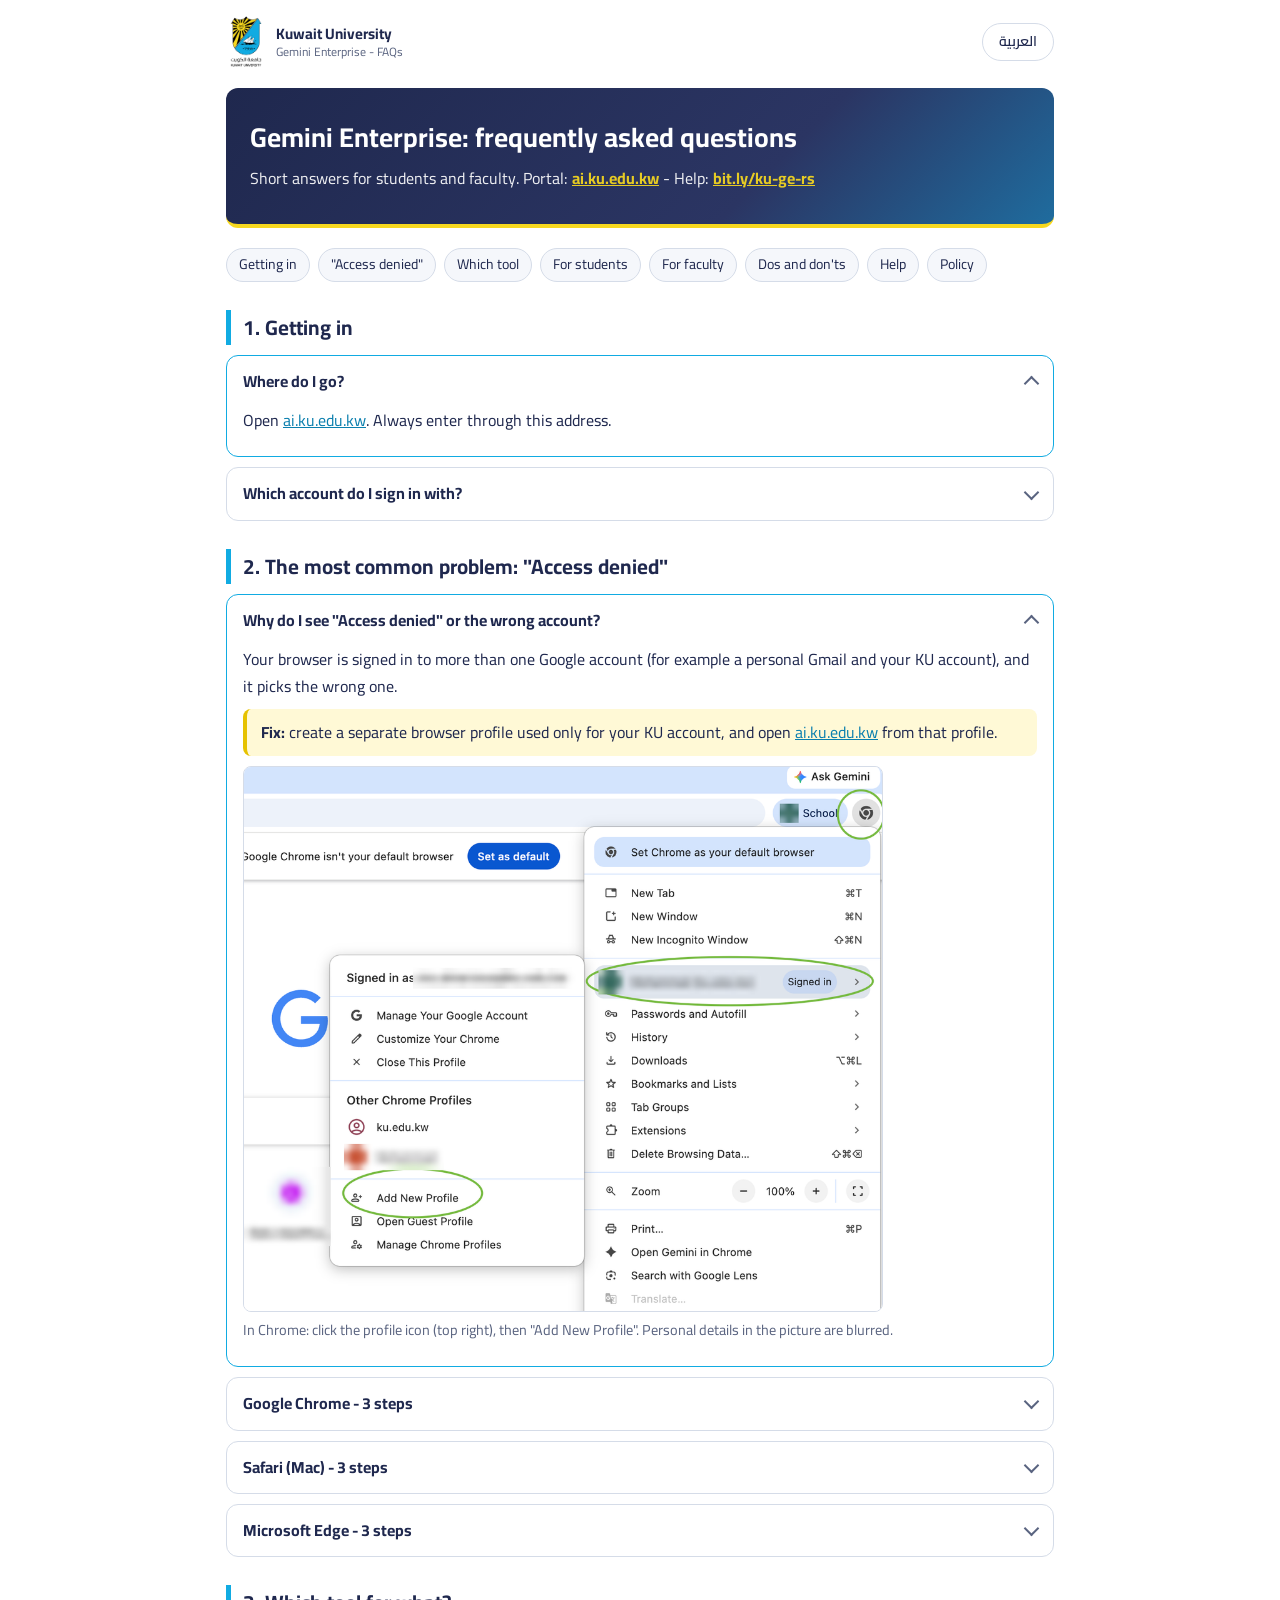
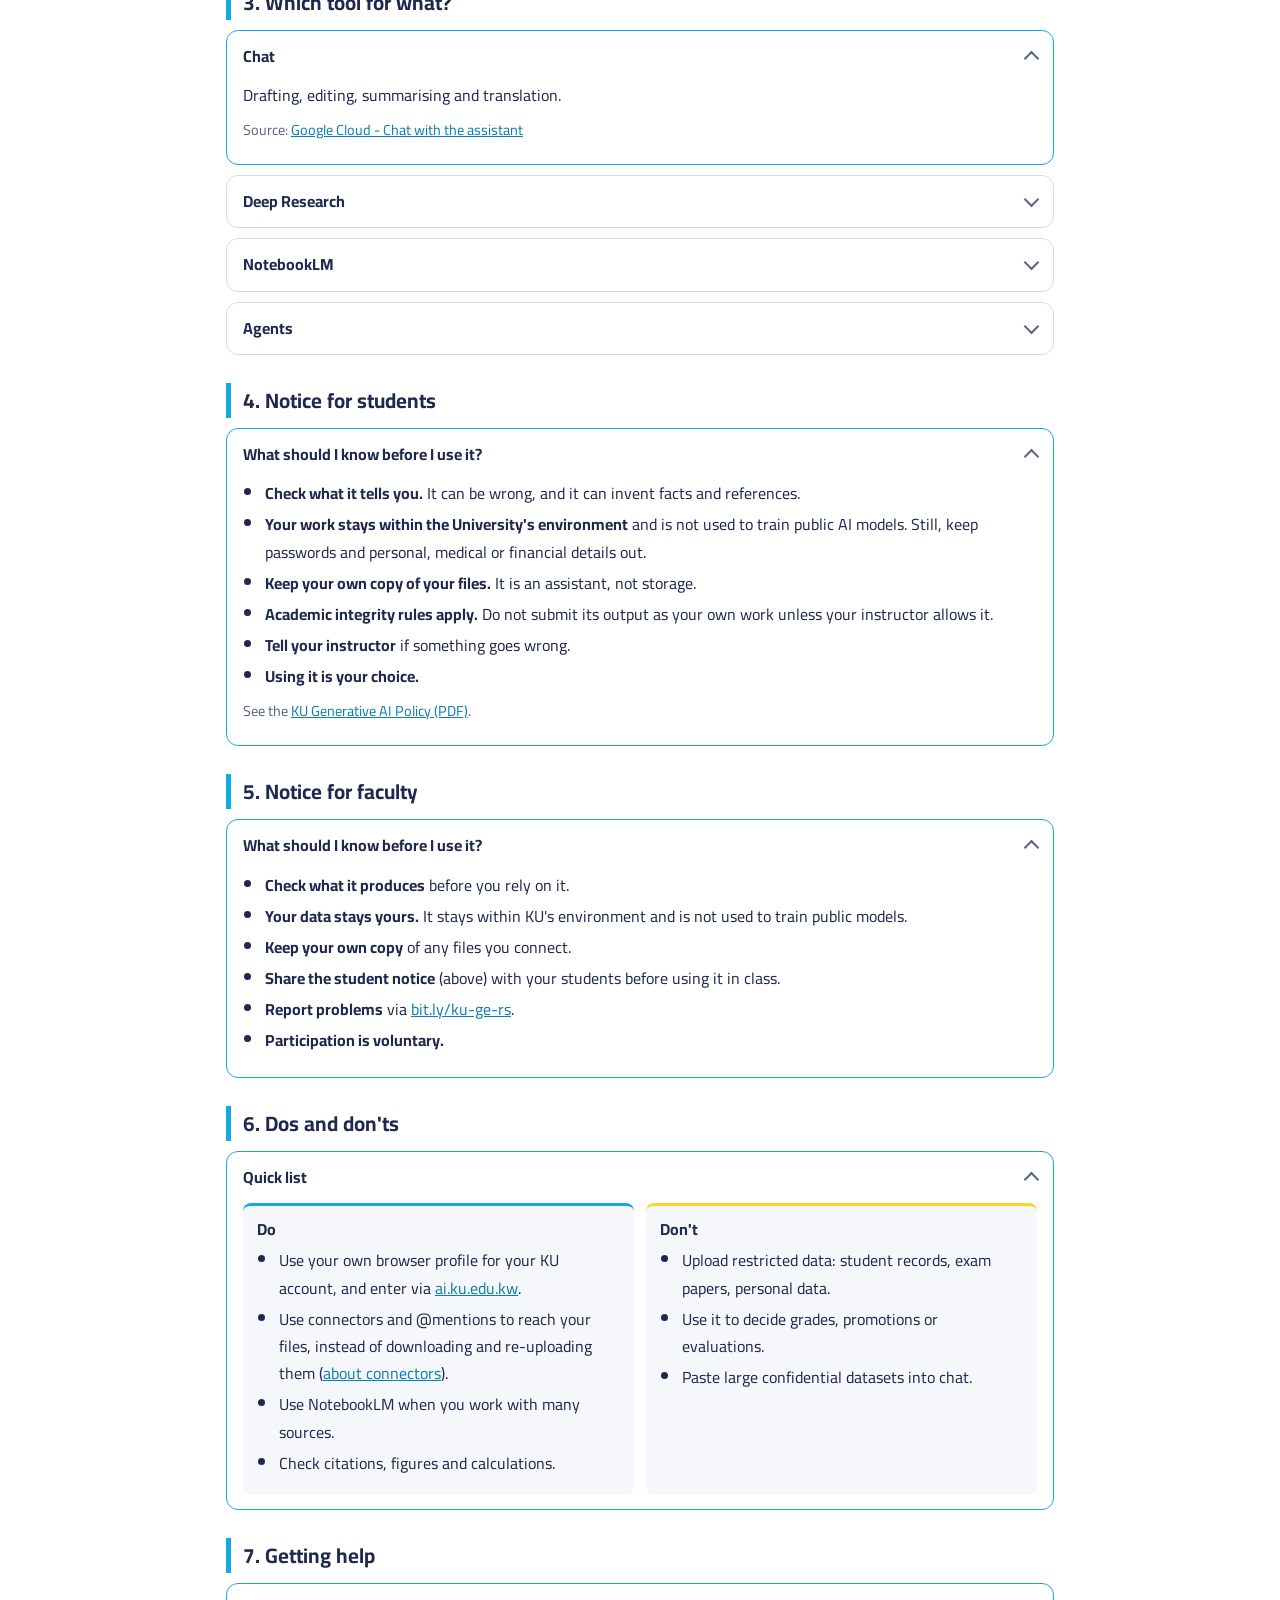
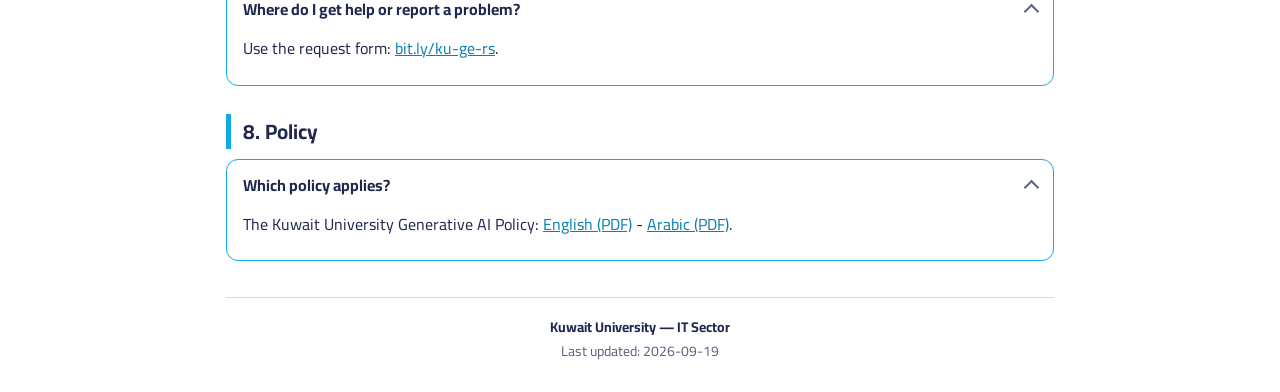
==== en/index.html @ 0746b688 "feat(site): bilingual Gemini Enterprise FAQ site (EN/AR) Static HTML/CSS, KU theme, light/dark, RTL " ====
<!DOCTYPE html>
<html lang="en" dir="ltr">
<head>
  <meta charset="utf-8">
  <meta name="viewport" content="width=device-width, initial-scale=1">
  <title>Gemini Enterprise FAQs - Kuwait University</title>
  <meta name="description" content="Short answers for Kuwait University students and faculty using Gemini Enterprise: signing in, browser profiles, which tool to use, notices, dos and don'ts, and help.">
  <meta name="color-scheme" content="light dark">
  <link rel="icon" href="../assets/ku-logo.png">
  <link rel="alternate" hreflang="ar" href="../index.html">
  <link rel="stylesheet" href="../assets/style.css">
</head>
<body>
<div class="wrap">

  <header class="topbar">
    <div class="brand">
      <img class="logo-light" src="../assets/ku-logo.png" alt="Kuwait University logo">
      <img class="logo-dark" src="../assets/ku-logo-white.png" alt="Kuwait University logo">
      <div class="brand-text">Kuwait University<small>Gemini Enterprise - FAQs</small></div>
    </div>
    <a class="lang-toggle" href="../index.html" hreflang="ar" lang="ar">العربية</a>
  </header>

  <div class="hero">
    <h1>Gemini Enterprise: frequently asked questions</h1>
    <p>Short answers for students and faculty. Portal: <a href="https://ai.ku.edu.kw">ai.ku.edu.kw</a> - Help: <a href="https://bit.ly/ku-ge-rs">bit.ly/ku-ge-rs</a></p>
  </div>

  <nav aria-label="Sections">
    <ul class="toc">
      <li><a href="#getting-in">Getting in</a></li>
      <li><a href="#access-denied">"Access denied"</a></li>
      <li><a href="#tools">Which tool</a></li>
      <li><a href="#students">For students</a></li>
      <li><a href="#faculty">For faculty</a></li>
      <li><a href="#dos">Dos and don'ts</a></li>
      <li><a href="#help">Help</a></li>
      <li><a href="#policy">Policy</a></li>
    </ul>
  </nav>

  <main>

  <section id="getting-in">
    <h2>1. Getting in</h2>
    <details open>
      <summary>Where do I go?</summary>
      <div class="answer">
        <p>Open <a href="https://ai.ku.edu.kw">ai.ku.edu.kw</a>. Always enter through this address.</p>
      </div>
    </details>
    <details>
      <summary>Which account do I sign in with?</summary>
      <div class="answer">
        <p>Your KU account - the same one you use for University email. Not a personal Gmail account.</p>
      </div>
    </details>
  </section>

  <section id="access-denied">
    <h2>2. The most common problem: "Access denied"</h2>
    <details open>
      <summary>Why do I see "Access denied" or the wrong account?</summary>
      <div class="answer">
        <p>Your browser is signed in to more than one Google account (for example a personal Gmail and your KU account), and it picks the wrong one.</p>
        <p class="note"><strong>Fix:</strong> create a separate browser profile used only for your KU account, and open <a href="https://ai.ku.edu.kw">ai.ku.edu.kw</a> from that profile.</p>
        <figure>
          <img src="../assets/chrome-profile.png" width="1020" height="871" loading="lazy"
               alt="Chrome menu opened from the profile icon at the top right, showing the signed-in profile and, under Other Chrome Profiles, the Add New Profile option circled.">
          <figcaption>In Chrome: click the profile icon (top right), then "Add New Profile". Personal details in the picture are blurred.</figcaption>
        </figure>
      </div>
    </details>
    <details>
      <summary>Google Chrome - 3 steps</summary>
      <div class="answer">
        <ol>
          <li>Click your profile icon at the top right of Chrome.</li>
          <li>Choose "Add New Profile" (or "Add Chrome profile"), then sign in with your KU account.</li>
          <li>In that new window, open ai.ku.edu.kw.</li>
        </ol>
        <p class="src">Official guide: <a href="https://support.google.com/chrome/answer/2364824?hl=en&amp;co=GENIE.Platform%3DDesktop">Google Chrome Help - Manage Chrome with multiple profiles</a></p>
      </div>
    </details>
    <details>
      <summary>Safari (Mac) - 3 steps</summary>
      <div class="answer">
        <ol>
          <li>Choose Safari &gt; Settings, then click Profiles.</li>
          <li>Create a new profile (for example "KU").</li>
          <li>Open a window in that profile, sign in with your KU account, and open ai.ku.edu.kw.</li>
        </ol>
        <p class="src">Official guide: <a href="https://support.apple.com/en-gb/guide/safari/ibrwf3a9e7d6/mac">Apple Support - Create distinct browsing profiles in Safari on Mac</a></p>
      </div>
    </details>
    <details>
      <summary>Microsoft Edge - 3 steps</summary>
      <div class="answer">
        <ol>
          <li>Select your profile picture at the top of Edge.</li>
          <li>Choose "Add profile" / "Set up new profile", and name it "KU".</li>
          <li>In that profile window, open ai.ku.edu.kw and sign in with your KU account.</li>
        </ol>
        <p class="src">Official guide: <a href="https://support.microsoft.com/en-us/edge/sign-in-and-create-multiple-profiles-in-microsoft-edge">Microsoft Support - Sign in and create multiple profiles in Microsoft Edge</a></p>
      </div>
    </details>
  </section>

  <section id="tools">
    <h2>3. Which tool for what?</h2>
    <details open>
      <summary>Chat</summary>
      <div class="answer">
        <p>Drafting, editing, summarising and translation.</p>
        <p class="src">Source: <a href="https://docs.cloud.google.com/gemini/enterprise/docs/assistant-chat">Google Cloud - Chat with the assistant</a></p>
      </div>
    </details>
    <details>
      <summary>Deep Research</summary>
      <div class="answer">
        <p>Multi-step research on the web that produces a report with citations. Open and check the cited sources.</p>
        <p class="src">Source: <a href="https://docs.cloud.google.com/gemini/enterprise/docs/research-assistant">Google Cloud - Get reports with Deep Research</a></p>
      </div>
    </details>
    <details>
      <summary>NotebookLM</summary>
      <div class="answer">
        <p>Answers grounded in, and cited to, the sources you add (papers, notes, slides). Good when you have many sources. Still verify what it says.</p>
        <p class="src">Source: <a href="https://docs.cloud.google.com/gemini/enterprise/notebooklm-enterprise/docs/overview">Google Cloud - Gemini Notebook Enterprise (NotebookLM) overview</a></p>
      </div>
    </details>
    <details>
      <summary>Agents</summary>
      <div class="answer">
        <p>Pre-configured assistants for a specific task. Pick one from the agent list in the portal.</p>
        <p class="src">Source: <a href="https://docs.cloud.google.com/gemini/enterprise/docs/agents-overview">Google Cloud - Agents overview</a></p>
      </div>
    </details>
  </section>

  <section id="students">
    <h2>4. Notice for students</h2>
    <details open>
      <summary>What should I know before I use it?</summary>
      <div class="answer">
        <ul>
          <li><strong>Check what it tells you.</strong> It can be wrong, and it can invent facts and references.</li>
          <li><strong>Your work stays within the University's environment</strong> and is not used to train public AI models. Still, keep passwords and personal, medical or financial details out.</li>
          <li><strong>Keep your own copy of your files.</strong> It is an assistant, not storage.</li>
          <li><strong>Academic integrity rules apply.</strong> Do not submit its output as your own work unless your instructor allows it.</li>
          <li><strong>Tell your instructor</strong> if something goes wrong.</li>
          <li><strong>Using it is your choice.</strong></li>
        </ul>
        <p class="src">See the <a href="https://www.ku.edu.kw/sites/default/files/2024-12/AI%20Policy%202024%20November%20-%20English.pdf">KU Generative AI Policy (PDF)</a>.</p>
      </div>
    </details>
  </section>

  <section id="faculty">
    <h2>5. Notice for faculty</h2>
    <details open>
      <summary>What should I know before I use it?</summary>
      <div class="answer">
        <ul>
          <li><strong>Check what it produces</strong> before you rely on it.</li>
          <li><strong>Your data stays yours.</strong> It stays within KU's environment and is not used to train public models.</li>
          <li><strong>Keep your own copy</strong> of any files you connect.</li>
          <li><strong>Share the student notice</strong> (above) with your students before using it in class.</li>
          <li><strong>Report problems</strong> via <a href="https://bit.ly/ku-ge-rs">bit.ly/ku-ge-rs</a>.</li>
          <li><strong>Participation is voluntary.</strong></li>
        </ul>
      </div>
    </details>
  </section>

  <section id="dos">
    <h2>6. Dos and don'ts</h2>
    <details open>
      <summary>Quick list</summary>
      <div class="answer">
        <div class="two-col">
          <div>
            <h3>Do</h3>
            <ul>
              <li>Use your own browser profile for your KU account, and enter via <a href="https://ai.ku.edu.kw">ai.ku.edu.kw</a>.</li>
              <li>Use connectors and @mentions to reach your files, instead of downloading and re-uploading them (<a href="https://docs.cloud.google.com/gemini/enterprise/docs/connectors/introduction-to-connectors-and-data-stores">about connectors</a>).</li>
              <li>Use NotebookLM when you work with many sources.</li>
              <li>Check citations, figures and calculations.</li>
            </ul>
          </div>
          <div class="dont">
            <h3>Don't</h3>
            <ul>
              <li>Upload restricted data: student records, exam papers, personal data.</li>
              <li>Use it to decide grades, promotions or evaluations.</li>
              <li>Paste large confidential datasets into chat.</li>
            </ul>
          </div>
        </div>
      </div>
    </details>
  </section>

  <section id="help">
    <h2>7. Getting help</h2>
    <details open>
      <summary>Where do I get help or report a problem?</summary>
      <div class="answer">
        <p>Use the request form: <a href="https://bit.ly/ku-ge-rs">bit.ly/ku-ge-rs</a>.</p>
      </div>
    </details>
  </section>

  <section id="policy">
    <h2>8. Policy</h2>
    <details open>
      <summary>Which policy applies?</summary>
      <div class="answer">
        <p>The Kuwait University Generative AI Policy:
          <a href="https://www.ku.edu.kw/sites/default/files/2024-12/AI%20Policy%202024%20November%20-%20English.pdf">English (PDF)</a> -
          <a href="https://www.ku.edu.kw/sites/default/files/2024-12/AI%20Policy%202024%20November%20-%20Arabic.pdf" hreflang="ar">Arabic (PDF)</a>.</p>
      </div>
    </details>
  </section>

  </main>

  <footer>
    <strong>Kuwait University — IT Sector</strong><br>
    Last updated: <time datetime="2026-09-19">2026-09-19</time>
  </footer>

</div>
</body>
</html>
---- assets/style.css ----
/* Gemini Enterprise FAQs at Kuwait University
   KU palette: Sky #11ABE2 - Navy #1F284E - Gold #F7D81F
   One stylesheet for both RTL (ar) and LTR (en) via CSS logical properties. */

@import url("https://fonts.googleapis.com/css2?family=Cairo:wght@400;600;700&display=swap");

:root {
  --ku-sky: #11abe2;
  --ku-navy: #1f284e;
  --ku-gold: #f7d81f;
  --bg: #ffffff;
  --bg-alt: #f5f7fb;
  --card: #ffffff;
  --text: #1f284e;
  --muted: #5a6480;
  --border: #d5dce8;
  --link: #0b7fae;
  --note-bg: #fff9d6;
  --note-border: #e6c200;
  --radius: 12px;
  color-scheme: light;
}

@media (prefers-color-scheme: dark) {
  :root {
    --bg: #11162b;
    --bg-alt: #171d36;
    --card: #1b2240;
    --text: #e8ecf5;
    --muted: #a8b1c9;
    --border: #2e3860;
    --link: #5cc8ef;
    --note-bg: #2a2a1a;
    --note-border: #8a7a1a;
    color-scheme: dark;
  }
}

* { box-sizing: border-box; }
html, body { margin: 0; padding: 0; }

body {
  background: var(--bg);
  color: var(--text);
  font-family: "Cairo", -apple-system, BlinkMacSystemFont, "Segoe UI", system-ui, sans-serif;
  font-size: 16px;
  line-height: 1.7;
  -webkit-font-smoothing: antialiased;
}

a { color: var(--link); overflow-wrap: anywhere; }

.wrap { max-width: 860px; margin: 0 auto; padding-inline: 16px; }

/* Top bar */
.topbar {
  display: flex; align-items: center; justify-content: space-between;
  gap: 12px; padding-block: 14px;
}
.brand { display: flex; align-items: center; gap: 10px; min-width: 0; }
.brand img { width: 40px; height: 56px; object-fit: contain; flex: none; }
.brand .logo-dark { display: none; }
@media (prefers-color-scheme: dark) {
  .brand .logo-light { display: none; }
  .brand .logo-dark { display: block; }
}
.brand-text { font-weight: 700; font-size: 15px; line-height: 1.3; }
.brand-text small { display: block; color: var(--muted); font-weight: 400; font-size: 12px; }

.lang-toggle {
  flex: none;
  border: 1px solid var(--border); border-radius: 999px;
  padding: 6px 16px; font-weight: 600; font-size: 14px;
  color: var(--text); text-decoration: none; background: var(--card);
}
.lang-toggle:hover { background: var(--ku-navy); color: #fff; }

/* Hero */
.hero {
  background: linear-gradient(135deg, var(--ku-navy) 0%, #2b3563 65%, var(--ku-sky) 140%);
  color: #fff; border-radius: var(--radius);
  padding: 32px 24px; margin-top: 4px;
  border-block-end: 4px solid var(--ku-gold);
}
.hero h1 { margin: 0 0 8px; font-size: 1.7rem; line-height: 1.35; }
.hero p { margin: 0; opacity: 0.92; }
.hero a { color: var(--ku-gold); font-weight: 700; }

/* Section nav */
.toc {
  display: flex; flex-wrap: wrap; gap: 8px;
  margin: 20px 0 4px; padding: 0; list-style: none;
}
.toc a {
  display: inline-block; padding: 4px 12px; border-radius: 999px;
  border: 1px solid var(--border); background: var(--bg-alt);
  color: var(--text); text-decoration: none; font-size: 14px;
}
.toc a:hover { border-color: var(--ku-sky); }

/* Sections */
section { margin-top: 28px; scroll-margin-top: 12px; }
section > h2 {
  font-size: 1.3rem; margin: 0 0 10px;
  padding-inline-start: 12px;
  border-inline-start: 5px solid var(--ku-sky);
}

details {
  background: var(--card);
  border: 1px solid var(--border); border-radius: var(--radius);
  margin-bottom: 10px;
}
details[open] { border-color: var(--ku-sky); }
summary {
  cursor: pointer; list-style: none;
  padding: 12px 16px; font-weight: 700;
  display: flex; justify-content: space-between; align-items: center; gap: 12px;
}
summary::-webkit-details-marker { display: none; }
summary::after {
  content: ""; flex: none;
  width: 9px; height: 9px;
  border-right: 2px solid var(--muted);
  border-bottom: 2px solid var(--muted);
  margin-top: -4px;
  transform: rotate(45deg); transition: transform 0.15s;
}
details[open] > summary::after { transform: rotate(-135deg); margin-top: 4px; }
summary:focus-visible { outline: 2px solid var(--ku-sky); outline-offset: 2px; border-radius: var(--radius); }

.answer { padding: 0 16px 14px; }
.answer p { margin: 0 0 8px; }
.answer ul, .answer ol { margin: 0 0 8px; padding-inline-start: 22px; }
.answer li { margin-bottom: 4px; }
.answer h3 { font-size: 1rem; margin: 14px 0 4px; }
.src { font-size: 0.9rem; color: var(--muted); }

figure { margin: 10px 0; }
figure img {
  display: block; width: 100%; max-width: 640px; height: auto;
  border: 1px solid var(--border); border-radius: 8px;
}
figcaption { font-size: 0.9rem; color: var(--muted); margin-top: 6px; }

.two-col { display: grid; grid-template-columns: 1fr 1fr; gap: 12px; }
.two-col > div {
  background: var(--bg-alt); border-radius: 8px; padding: 10px 14px;
  border-block-start: 3px solid var(--ku-sky);
}
.two-col > div.dont { border-block-start-color: var(--ku-gold); }
.two-col h3 { margin-top: 0; }
@media (max-width: 600px) {
  .two-col { grid-template-columns: 1fr; }
  .hero h1 { font-size: 1.4rem; }
  .hero { padding: 24px 18px; }
}

.note {
  background: var(--note-bg); border-inline-start: 4px solid var(--note-border);
  border-radius: 8px; padding: 10px 14px; margin: 8px 0;
}

footer {
  margin-top: 36px; padding: 18px 0 28px;
  border-top: 1px solid var(--border);
  color: var(--muted); font-size: 14px; text-align: center;
}
footer strong { color: var(--text); }
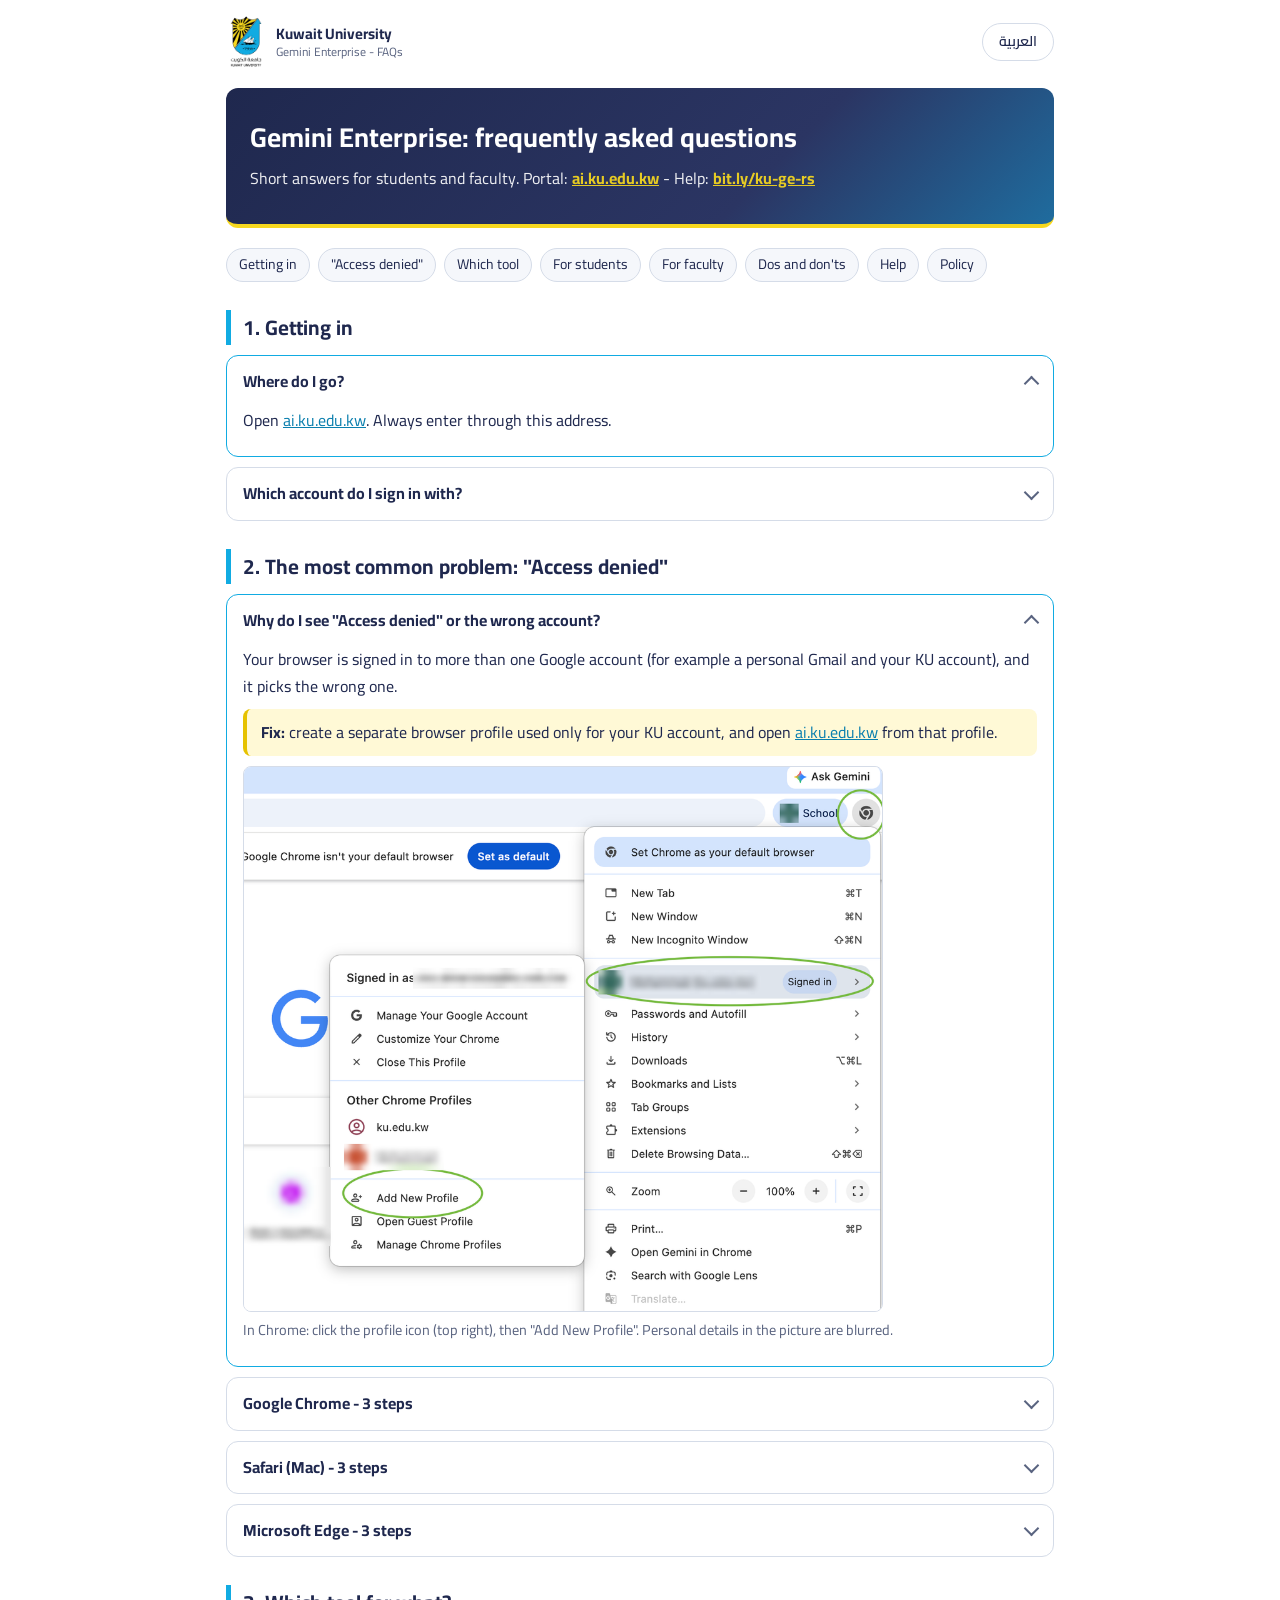
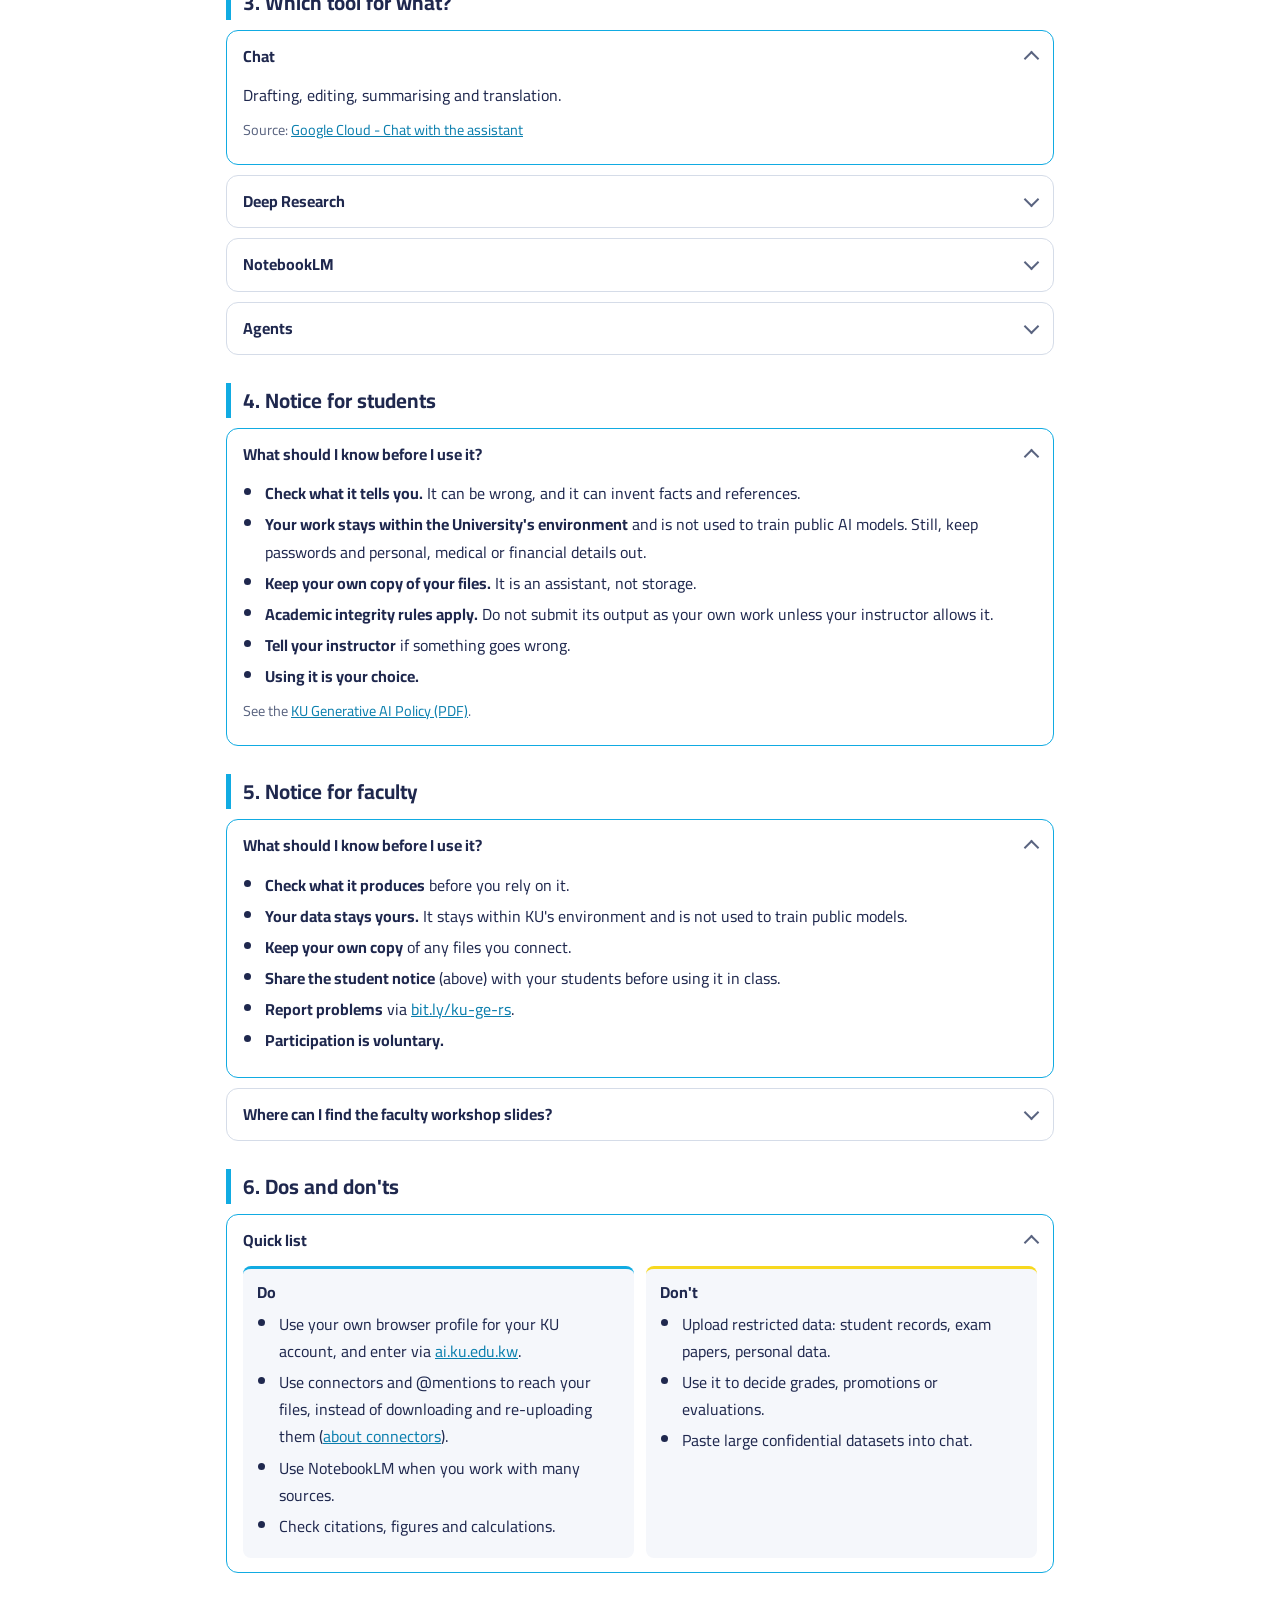
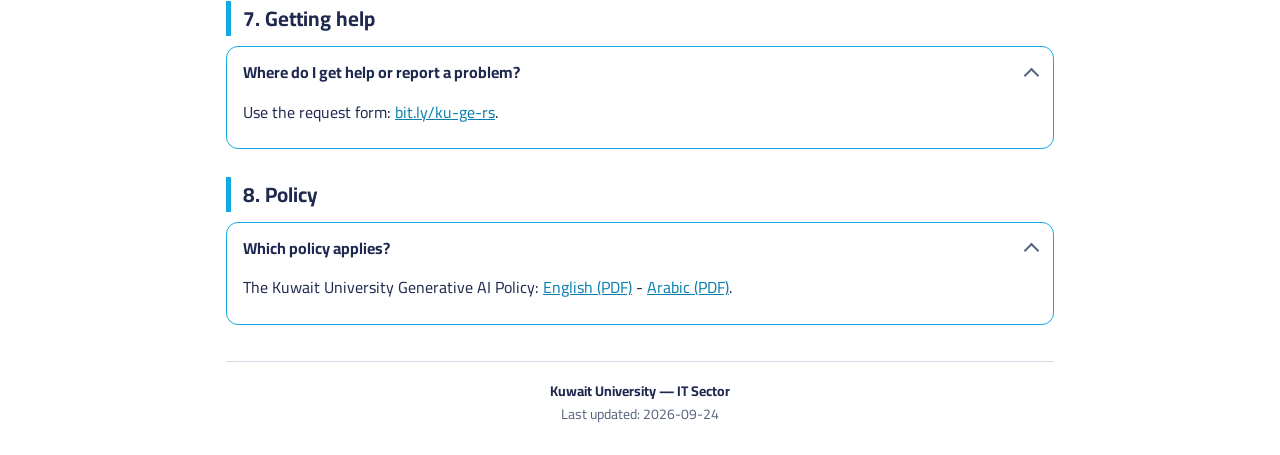
==== commit ad4fe57c: "feat(faq): add faculty workshop slides (EN/AR PDFs) Adds a link to the 23 Sep 2026 faculty introduct" ====
--- a/en/index.html
+++ b/en/index.html
@@ -169,6 +169,16 @@
           <li><strong>Share the student notice</strong> (above) with your students before using it in class.</li>
           <li><strong>Report problems</strong> via <a href="https://bit.ly/ku-ge-rs">bit.ly/ku-ge-rs</a>.</li>
           <li><strong>Participation is voluntary.</strong></li>
+        </ul>
+      </div>
+    </details>
+    <details>
+      <summary>Where can I find the faculty workshop slides?</summary>
+      <div class="answer">
+        <p>Slides from the faculty introduction workshop held on 23 September 2026:</p>
+        <ul>
+          <li><a href="../assets/slides/gemini-faculty-workshop-2026-09-23-en.pdf">Slides in English (PDF)</a></li>
+          <li><a href="../assets/slides/gemini-faculty-workshop-2026-09-23-ar.pdf" hreflang="ar">Slides in Arabic (PDF)</a></li>
         </ul>
       </div>
     </details>
@@ -228,7 +238,7 @@
 
   <footer>
     <strong>Kuwait University — IT Sector</strong><br>
-    Last updated: <time datetime="2026-09-19">2026-09-19</time>
+    Last updated: <time datetime="2026-09-24">2026-09-24</time>
   </footer>
 
 </div>
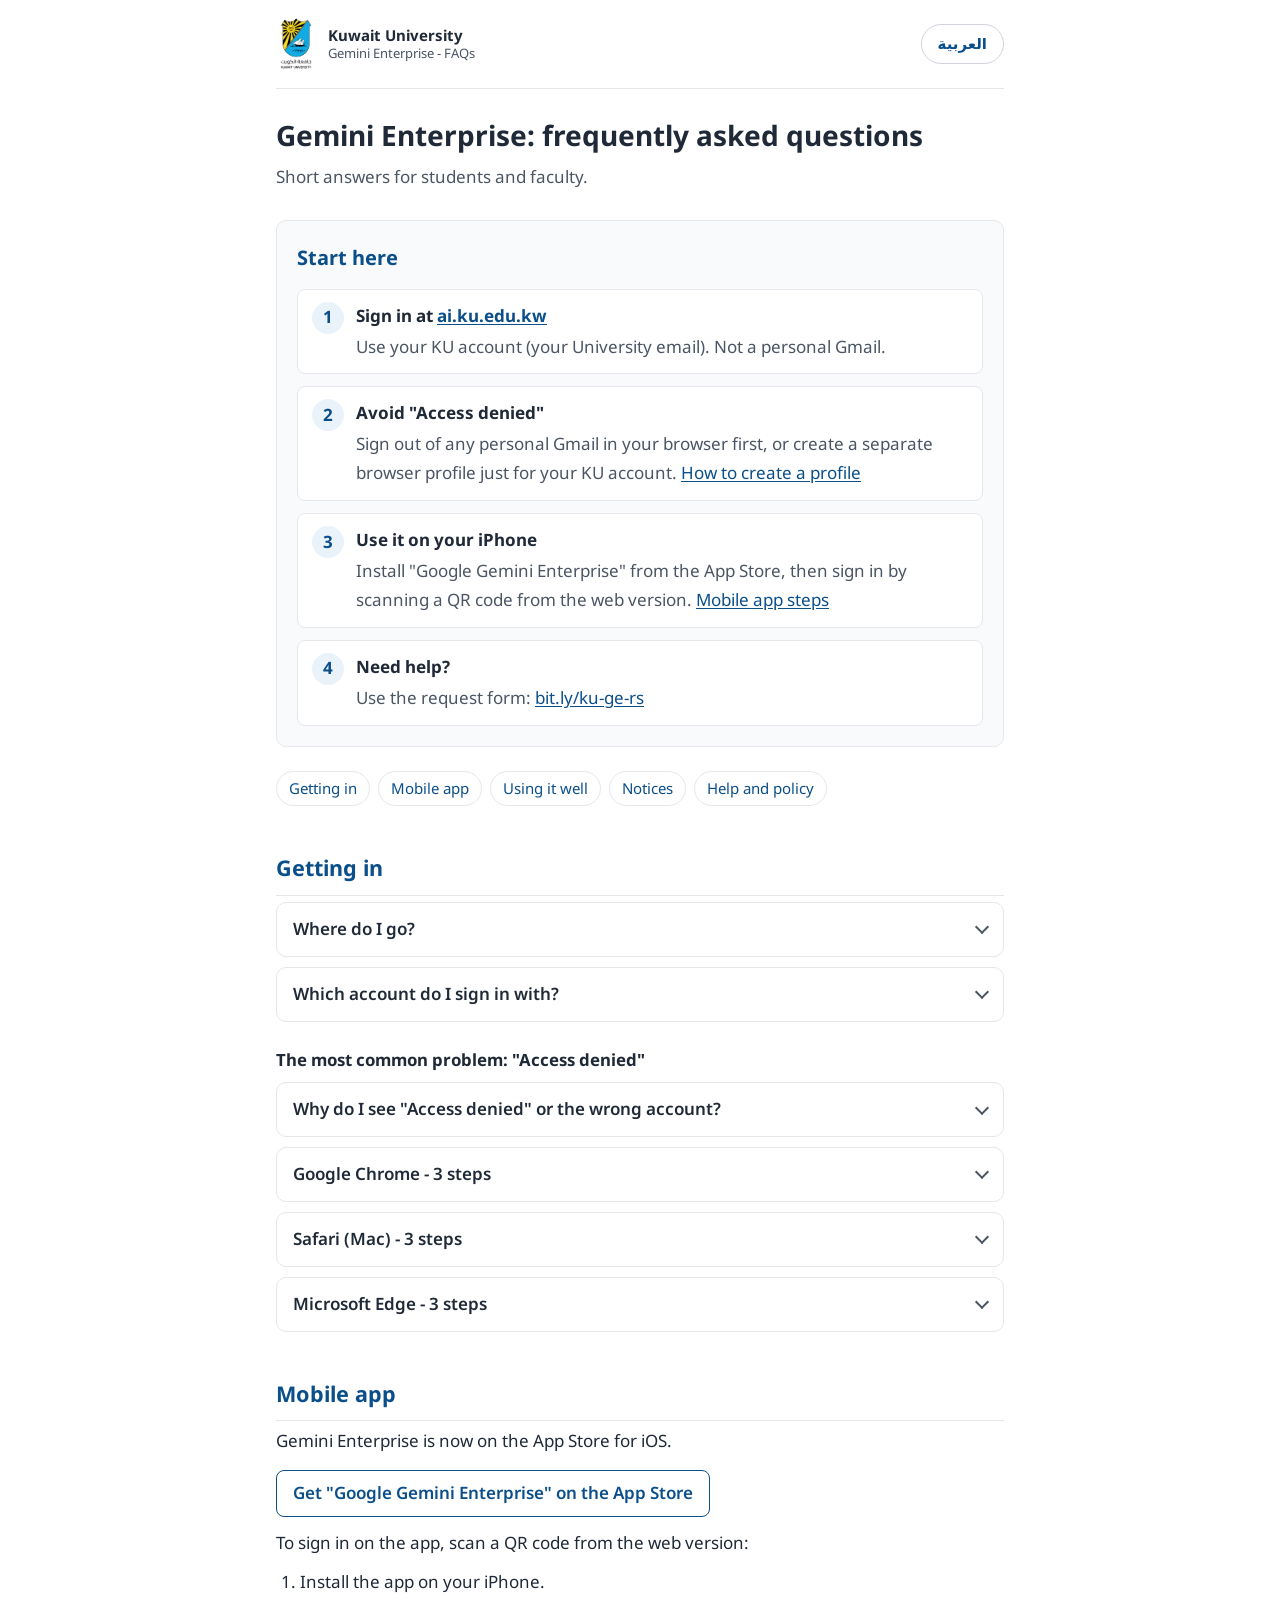
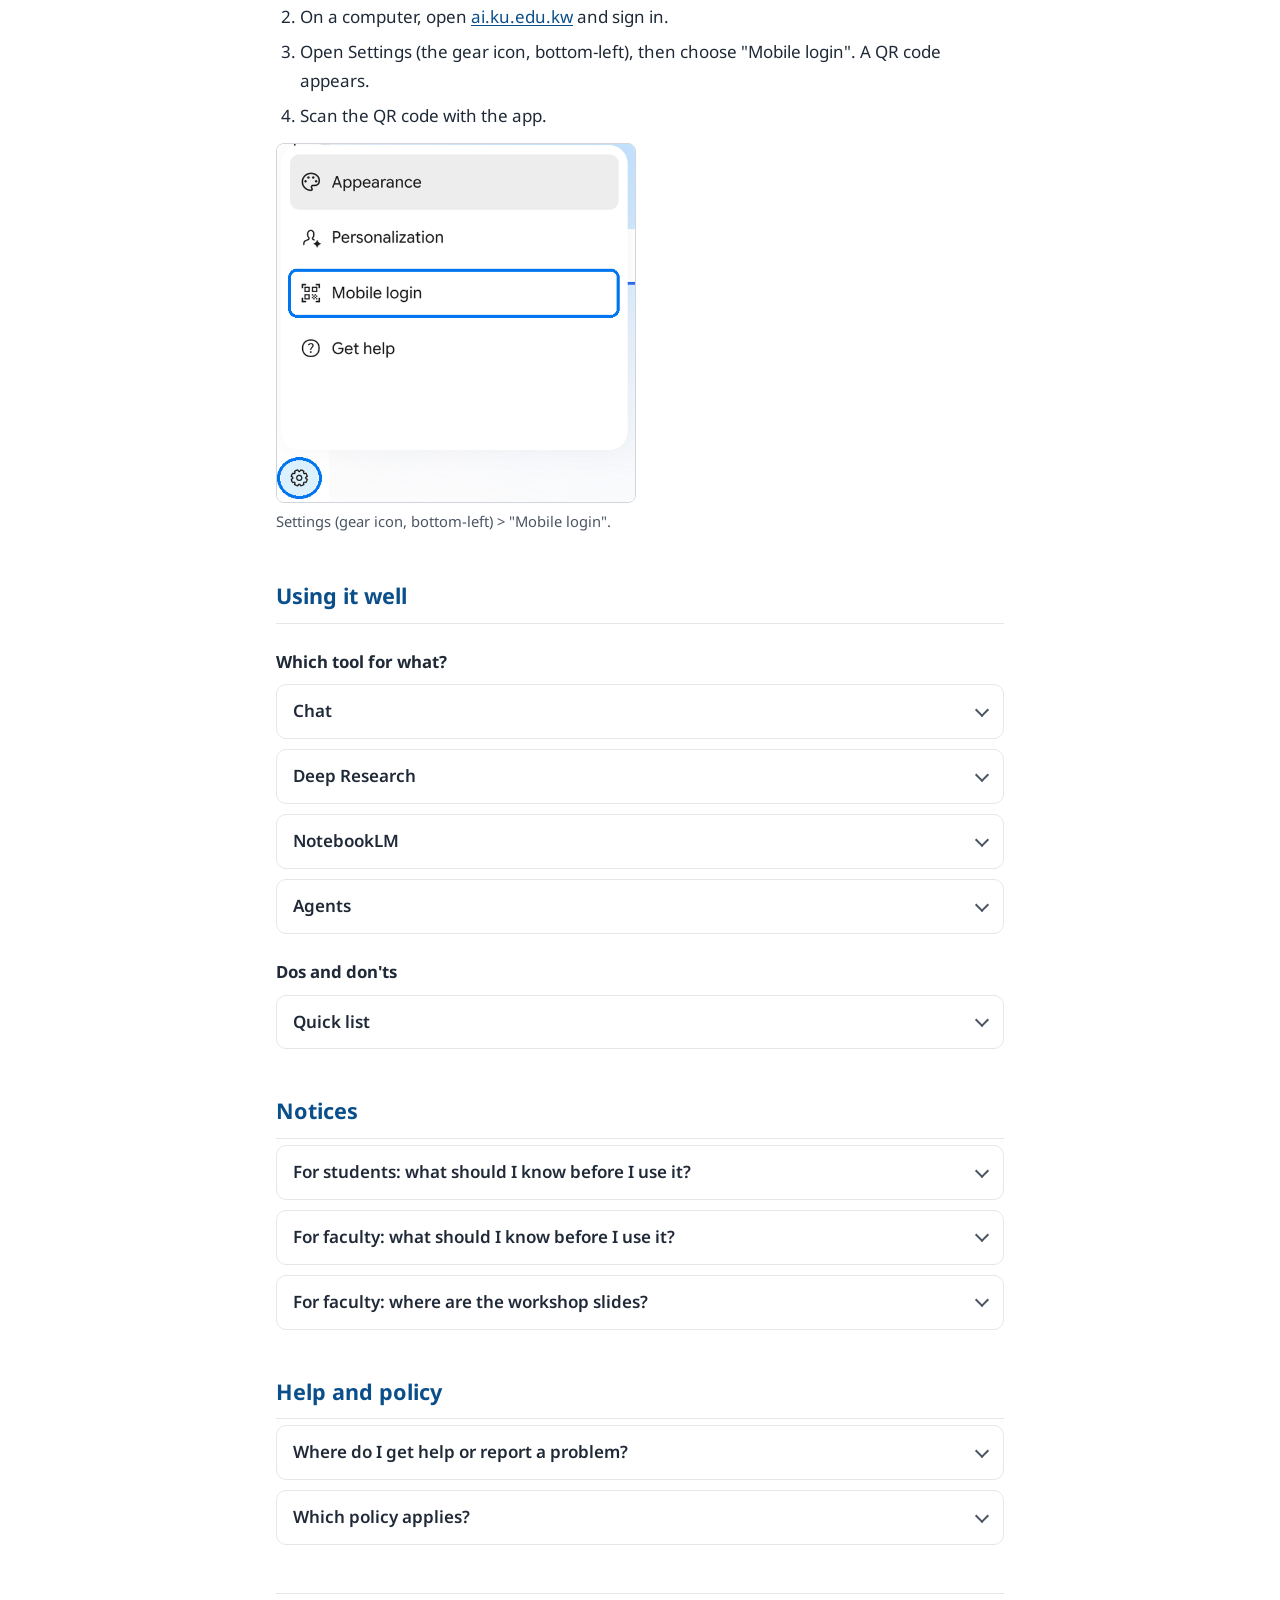
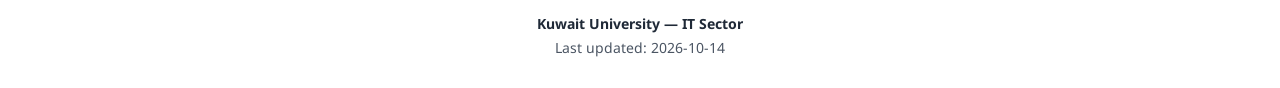
==== commit 075fcbbb: "feat(site): white priority-first redesign; add iOS app and QR mobile login Start-here block with the" ====
--- a/en/index.html
+++ b/en/index.html
@@ -4,8 +4,8 @@
   <meta charset="utf-8">
   <meta name="viewport" content="width=device-width, initial-scale=1">
   <title>Gemini Enterprise FAQs - Kuwait University</title>
-  <meta name="description" content="Short answers for Kuwait University students and faculty using Gemini Enterprise: signing in, browser profiles, which tool to use, notices, dos and don'ts, and help.">
-  <meta name="color-scheme" content="light dark">
+  <meta name="description" content="Short answers for Kuwait University students and faculty using Gemini Enterprise: signing in, browser profiles, the iOS mobile app, which tool to use, notices, dos and don'ts, and help.">
+  <meta name="color-scheme" content="light">
   <link rel="icon" href="../assets/ku-logo.png">
   <link rel="alternate" hreflang="ar" href="../index.html">
   <link rel="stylesheet" href="../assets/style.css">
@@ -15,36 +15,46 @@
 
   <header class="topbar">
     <div class="brand">
-      <img class="logo-light" src="../assets/ku-logo.png" alt="Kuwait University logo">
-      <img class="logo-dark" src="../assets/ku-logo-white.png" alt="Kuwait University logo">
+      <img src="../assets/ku-logo.png" alt="Kuwait University logo">
       <div class="brand-text">Kuwait University<small>Gemini Enterprise - FAQs</small></div>
     </div>
     <a class="lang-toggle" href="../index.html" hreflang="ar" lang="ar">العربية</a>
   </header>
 
-  <div class="hero">
+  <div class="intro">
     <h1>Gemini Enterprise: frequently asked questions</h1>
-    <p>Short answers for students and faculty. Portal: <a href="https://ai.ku.edu.kw">ai.ku.edu.kw</a> - Help: <a href="https://bit.ly/ku-ge-rs">bit.ly/ku-ge-rs</a></p>
+    <p>Short answers for students and faculty.</p>
   </div>
 
-  <nav aria-label="Sections">
-    <ul class="toc">
+  <main>
+
+  <section class="start" aria-labelledby="start-title">
+    <h2 id="start-title">Start here</h2>
+    <ol class="steps">
+      <li><div><strong>Sign in at <a href="https://ai.ku.edu.kw">ai.ku.edu.kw</a></strong>
+        <p>Use your KU account (your University email). Not a personal Gmail.</p></div></li>
+      <li><div><strong>Avoid "Access denied"</strong>
+        <p>Sign out of any personal Gmail in your browser first, or create a separate browser profile just for your KU account. <a href="#access-denied">How to create a profile</a></p></div></li>
+      <li><div><strong>Use it on your iPhone</strong>
+        <p>Install "Google Gemini Enterprise" from the App Store, then sign in by scanning a QR code from the web version. <a href="#mobile">Mobile app steps</a></p></div></li>
+      <li><div><strong>Need help?</strong>
+        <p>Use the request form: <a href="https://bit.ly/ku-ge-rs">bit.ly/ku-ge-rs</a></p></div></li>
+    </ol>
+  </section>
+
+  <nav class="toc" aria-label="Sections">
+    <ul>
       <li><a href="#getting-in">Getting in</a></li>
-      <li><a href="#access-denied">"Access denied"</a></li>
-      <li><a href="#tools">Which tool</a></li>
-      <li><a href="#students">For students</a></li>
-      <li><a href="#faculty">For faculty</a></li>
-      <li><a href="#dos">Dos and don'ts</a></li>
-      <li><a href="#help">Help</a></li>
-      <li><a href="#policy">Policy</a></li>
+      <li><a href="#mobile">Mobile app</a></li>
+      <li><a href="#tools">Using it well</a></li>
+      <li><a href="#notices">Notices</a></li>
+      <li><a href="#help">Help and policy</a></li>
     </ul>
   </nav>
 
-  <main>
-
   <section id="getting-in">
-    <h2>1. Getting in</h2>
-    <details open>
+    <h2>Getting in</h2>
+    <details>
       <summary>Where do I go?</summary>
       <div class="answer">
         <p>Open <a href="https://ai.ku.edu.kw">ai.ku.edu.kw</a>. Always enter through this address.</p>
@@ -56,15 +66,13 @@
         <p>Your KU account - the same one you use for University email. Not a personal Gmail account.</p>
       </div>
     </details>
-  </section>
-
-  <section id="access-denied">
-    <h2>2. The most common problem: "Access denied"</h2>
-    <details open>
+
+    <h3 class="group" id="access-denied">The most common problem: "Access denied"</h3>
+    <details>
       <summary>Why do I see "Access denied" or the wrong account?</summary>
       <div class="answer">
-        <p>Your browser is signed in to more than one Google account (for example a personal Gmail and your KU account), and it picks the wrong one.</p>
-        <p class="note"><strong>Fix:</strong> create a separate browser profile used only for your KU account, and open <a href="https://ai.ku.edu.kw">ai.ku.edu.kw</a> from that profile.</p>
+        <p>Your browser is signed in to more than one Google account (for example a personal Gmail and your KU account). It picks the wrong one.</p>
+        <p class="note"><strong>Fix:</strong> create a separate browser profile used only for your KU account. Open <a href="https://ai.ku.edu.kw">ai.ku.edu.kw</a> from that profile.</p>
         <figure>
           <img src="../assets/chrome-profile.png" width="1020" height="871" loading="lazy"
                alt="Chrome menu opened from the profile icon at the top right, showing the signed-in profile and, under Other Chrome Profiles, the Add New Profile option circled.">
@@ -107,9 +115,30 @@
     </details>
   </section>
 
+  <section id="mobile">
+    <h2>Mobile app</h2>
+    <div class="body">
+      <p>Gemini Enterprise is now on the App Store for iOS.</p>
+      <a class="btn" href="https://apps.apple.com/kw/app/google-gemini-enterprise/id6744536862">Get "Google Gemini Enterprise" on the App Store</a>
+      <p>To sign in on the app, scan a QR code from the web version:</p>
+      <ol>
+        <li>Install the app on your iPhone.</li>
+        <li>On a computer, open <a href="https://ai.ku.edu.kw">ai.ku.edu.kw</a> and sign in.</li>
+        <li>Open Settings (the gear icon, bottom-left), then choose "Mobile login". A QR code appears.</li>
+        <li>Scan the QR code with the app.</li>
+      </ol>
+      <figure class="narrow">
+        <img src="../assets/ge-mobile-login.png" width="582" height="583" loading="lazy"
+             alt="Gemini Enterprise web settings menu opened from the gear icon at the bottom-left. The gear icon and the Mobile login option are circled. Other options shown: Appearance, Personalization, Get help.">
+        <figcaption>Settings (gear icon, bottom-left) &gt; "Mobile login".</figcaption>
+      </figure>
+    </div>
+  </section>
+
   <section id="tools">
-    <h2>3. Which tool for what?</h2>
-    <details open>
+    <h2>Using it well</h2>
+    <h3 class="group">Which tool for what?</h3>
+    <details>
       <summary>Chat</summary>
       <div class="answer">
         <p>Drafting, editing, summarising and translation.</p>
@@ -137,56 +166,9 @@
         <p class="src">Source: <a href="https://docs.cloud.google.com/gemini/enterprise/docs/agents-overview">Google Cloud - Agents overview</a></p>
       </div>
     </details>
-  </section>
-
-  <section id="students">
-    <h2>4. Notice for students</h2>
-    <details open>
-      <summary>What should I know before I use it?</summary>
-      <div class="answer">
-        <ul>
-          <li><strong>Check what it tells you.</strong> It can be wrong, and it can invent facts and references.</li>
-          <li><strong>Your work stays within the University's environment</strong> and is not used to train public AI models. Still, keep passwords and personal, medical or financial details out.</li>
-          <li><strong>Keep your own copy of your files.</strong> It is an assistant, not storage.</li>
-          <li><strong>Academic integrity rules apply.</strong> Do not submit its output as your own work unless your instructor allows it.</li>
-          <li><strong>Tell your instructor</strong> if something goes wrong.</li>
-          <li><strong>Using it is your choice.</strong></li>
-        </ul>
-        <p class="src">See the <a href="https://www.ku.edu.kw/sites/default/files/2024-12/AI%20Policy%202024%20November%20-%20English.pdf">KU Generative AI Policy (PDF)</a>.</p>
-      </div>
-    </details>
-  </section>
-
-  <section id="faculty">
-    <h2>5. Notice for faculty</h2>
-    <details open>
-      <summary>What should I know before I use it?</summary>
-      <div class="answer">
-        <ul>
-          <li><strong>Check what it produces</strong> before you rely on it.</li>
-          <li><strong>Your data stays yours.</strong> It stays within KU's environment and is not used to train public models.</li>
-          <li><strong>Keep your own copy</strong> of any files you connect.</li>
-          <li><strong>Share the student notice</strong> (above) with your students before using it in class.</li>
-          <li><strong>Report problems</strong> via <a href="https://bit.ly/ku-ge-rs">bit.ly/ku-ge-rs</a>.</li>
-          <li><strong>Participation is voluntary.</strong></li>
-        </ul>
-      </div>
-    </details>
-    <details>
-      <summary>Where can I find the faculty workshop slides?</summary>
-      <div class="answer">
-        <p>Slides from the faculty introduction workshop held on 23 September 2026:</p>
-        <ul>
-          <li><a href="../assets/slides/gemini-faculty-workshop-2026-09-23-en.pdf">Slides in English (PDF)</a></li>
-          <li><a href="../assets/slides/gemini-faculty-workshop-2026-09-23-ar.pdf" hreflang="ar">Slides in Arabic (PDF)</a></li>
-        </ul>
-      </div>
-    </details>
-  </section>
-
-  <section id="dos">
-    <h2>6. Dos and don'ts</h2>
-    <details open>
+
+    <h3 class="group" id="dos">Dos and don'ts</h3>
+    <details>
       <summary>Quick list</summary>
       <div class="answer">
         <div class="two-col">
@@ -199,7 +181,7 @@
               <li>Check citations, figures and calculations.</li>
             </ul>
           </div>
-          <div class="dont">
+          <div>
             <h3>Don't</h3>
             <ul>
               <li>Upload restricted data: student records, exam papers, personal data.</li>
@@ -212,19 +194,56 @@
     </details>
   </section>
 
+  <section id="notices">
+    <h2>Notices</h2>
+    <details id="students">
+      <summary>For students: what should I know before I use it?</summary>
+      <div class="answer">
+        <ul>
+          <li><strong>Check what it tells you.</strong> It can be wrong, and it can invent facts and references.</li>
+          <li><strong>Your work stays within the University's environment</strong> and is not used to train public AI models. Still, keep passwords and personal, medical or financial details out.</li>
+          <li><strong>Keep your own copy of your files.</strong> It is an assistant, not storage.</li>
+          <li><strong>Academic integrity rules apply.</strong> Do not submit its output as your own work unless your instructor allows it.</li>
+          <li><strong>Tell your instructor</strong> if something goes wrong.</li>
+          <li><strong>Using it is your choice.</strong></li>
+        </ul>
+        <p class="src">See the <a href="https://www.ku.edu.kw/sites/default/files/2024-12/AI%20Policy%202024%20November%20-%20English.pdf">KU Generative AI Policy (PDF)</a>.</p>
+      </div>
+    </details>
+    <details id="faculty">
+      <summary>For faculty: what should I know before I use it?</summary>
+      <div class="answer">
+        <ul>
+          <li><strong>Check what it produces</strong> before you rely on it.</li>
+          <li><strong>Your data stays yours.</strong> It stays within KU's environment and is not used to train public models.</li>
+          <li><strong>Keep your own copy</strong> of any files you connect.</li>
+          <li><strong>Share the <a href="#students">student notice</a></strong> with your students before using it in class.</li>
+          <li><strong>Report problems</strong> via <a href="https://bit.ly/ku-ge-rs">bit.ly/ku-ge-rs</a>.</li>
+          <li><strong>Participation is voluntary.</strong></li>
+        </ul>
+      </div>
+    </details>
+    <details>
+      <summary>For faculty: where are the workshop slides?</summary>
+      <div class="answer">
+        <p>Slides from the faculty introduction workshop held on 23 September 2026:</p>
+        <ul>
+          <li><a href="../assets/slides/gemini-faculty-workshop-2026-09-23-en.pdf">Slides in English (PDF)</a></li>
+          <li><a href="../assets/slides/gemini-faculty-workshop-2026-09-23-ar.pdf" hreflang="ar">Slides in Arabic (PDF)</a></li>
+        </ul>
+      </div>
+    </details>
+  </section>
+
   <section id="help">
-    <h2>7. Getting help</h2>
-    <details open>
+    <h2>Help and policy</h2>
+    <details>
       <summary>Where do I get help or report a problem?</summary>
       <div class="answer">
         <p>Use the request form: <a href="https://bit.ly/ku-ge-rs">bit.ly/ku-ge-rs</a>.</p>
       </div>
     </details>
-  </section>
-
-  <section id="policy">
-    <h2>8. Policy</h2>
-    <details open>
+    <details id="policy">
       <summary>Which policy applies?</summary>
       <div class="answer">
         <p>The Kuwait University Generative AI Policy:
@@ -238,7 +257,7 @@
 
   <footer>
     <strong>Kuwait University — IT Sector</strong><br>
-    Last updated: <time datetime="2026-09-24">2026-09-24</time>
+    Last updated: <time datetime="2026-10-14">2026-10-14</time>
   </footer>
 
 </div>
--- a/assets/style.css
+++ b/assets/style.css
@@ -1,168 +1,178 @@
 /* Gemini Enterprise FAQs at Kuwait University
-   KU palette: Sky #11ABE2 - Navy #1F284E - Gold #F7D81F
+   Calm, light design: white page, dark-grey text, one KU-blue accent.
    One stylesheet for both RTL (ar) and LTR (en) via CSS logical properties. */
 
-@import url("https://fonts.googleapis.com/css2?family=Cairo:wght@400;600;700&display=swap");
+@import url("https://fonts.googleapis.com/css2?family=Noto+Sans+Arabic:wght@400;600;700&family=Noto+Sans:wght@400;600;700&display=swap");
 
 :root {
-  --ku-sky: #11abe2;
-  --ku-navy: #1f284e;
-  --ku-gold: #f7d81f;
   --bg: #ffffff;
-  --bg-alt: #f5f7fb;
-  --card: #ffffff;
-  --text: #1f284e;
-  --muted: #5a6480;
-  --border: #d5dce8;
-  --link: #0b7fae;
-  --note-bg: #fff9d6;
-  --note-border: #e6c200;
-  --radius: 12px;
+  --surface: #f8fafc;      /* very light grey card fill */
+  --text: #1f2937;         /* body text, 14.7:1 on white */
+  --muted: #4b5563;        /* secondary text, 7.6:1 on white */
+  --accent: #0b4f8a;       /* KU blue: links + headings, 8.6:1 on white */
+  --accent-soft: #eaf2fa;  /* accent tint for number badges */
+  --border: #e5e7eb;
+  --border-strong: #d1d5db;
+  --radius: 10px;
   color-scheme: light;
-}
-
-@media (prefers-color-scheme: dark) {
-  :root {
-    --bg: #11162b;
-    --bg-alt: #171d36;
-    --card: #1b2240;
-    --text: #e8ecf5;
-    --muted: #a8b1c9;
-    --border: #2e3860;
-    --link: #5cc8ef;
-    --note-bg: #2a2a1a;
-    --note-border: #8a7a1a;
-    color-scheme: dark;
-  }
 }
 
 * { box-sizing: border-box; }
 html, body { margin: 0; padding: 0; }
+html { scroll-behavior: smooth; }
 
 body {
   background: var(--bg);
   color: var(--text);
-  font-family: "Cairo", -apple-system, BlinkMacSystemFont, "Segoe UI", system-ui, sans-serif;
-  font-size: 16px;
+  font-family: "Noto Sans", -apple-system, BlinkMacSystemFont, "Segoe UI", system-ui, sans-serif;
+  font-size: 17px;
   line-height: 1.7;
   -webkit-font-smoothing: antialiased;
 }
+html[lang="ar"] body {
+  font-family: "Noto Sans Arabic", "Noto Sans", Tahoma, "Segoe UI", system-ui, sans-serif;
+  line-height: 1.85;
+}
 
-a { color: var(--link); overflow-wrap: anywhere; }
+a { color: var(--accent); text-underline-offset: 2px; overflow-wrap: anywhere; }
+a:hover { text-decoration-thickness: 2px; }
+a:focus-visible, summary:focus-visible { outline: 2px solid var(--accent); outline-offset: 2px; border-radius: 6px; }
+.ltr { direction: ltr; unicode-bidi: isolate; }
 
-.wrap { max-width: 860px; margin: 0 auto; padding-inline: 16px; }
+.wrap { max-width: 760px; margin: 0 auto; padding-inline: 16px; }
 
-/* Top bar */
+/* Header */
 .topbar {
   display: flex; align-items: center; justify-content: space-between;
-  gap: 12px; padding-block: 14px;
+  gap: 12px; padding-block: 16px;
+  border-bottom: 1px solid var(--border);
 }
-.brand { display: flex; align-items: center; gap: 10px; min-width: 0; }
+.brand { display: flex; align-items: center; gap: 12px; min-width: 0; }
 .brand img { width: 40px; height: 56px; object-fit: contain; flex: none; }
-.brand .logo-dark { display: none; }
-@media (prefers-color-scheme: dark) {
-  .brand .logo-light { display: none; }
-  .brand .logo-dark { display: block; }
-}
-.brand-text { font-weight: 700; font-size: 15px; line-height: 1.3; }
-.brand-text small { display: block; color: var(--muted); font-weight: 400; font-size: 12px; }
+.brand-text { font-weight: 700; font-size: 15px; line-height: 1.35; color: var(--text); }
+.brand-text small { display: block; color: var(--muted); font-weight: 400; font-size: 13px; }
 
 .lang-toggle {
   flex: none;
-  border: 1px solid var(--border); border-radius: 999px;
-  padding: 6px 16px; font-weight: 600; font-size: 14px;
-  color: var(--text); text-decoration: none; background: var(--card);
+  border: 1px solid var(--border-strong); border-radius: 999px;
+  padding: 6px 16px; font-weight: 600; font-size: 15px;
+  color: var(--accent); text-decoration: none; background: var(--bg);
 }
-.lang-toggle:hover { background: var(--ku-navy); color: #fff; }
+.lang-toggle:hover { background: var(--accent-soft); }
 
-/* Hero */
-.hero {
-  background: linear-gradient(135deg, var(--ku-navy) 0%, #2b3563 65%, var(--ku-sky) 140%);
-  color: #fff; border-radius: var(--radius);
-  padding: 32px 24px; margin-top: 4px;
-  border-block-end: 4px solid var(--ku-gold);
+/* Intro */
+.intro { padding-block: 28px 8px; }
+.intro h1 { margin: 0 0 8px; font-size: 1.75rem; line-height: 1.35; color: var(--text); }
+.intro p { margin: 0; color: var(--muted); }
+
+/* Start here */
+.start {
+  margin-top: 20px;
+  border: 1px solid var(--border); border-radius: var(--radius);
+  background: var(--surface); padding: 20px;
 }
-.hero h1 { margin: 0 0 8px; font-size: 1.7rem; line-height: 1.35; }
-.hero p { margin: 0; opacity: 0.92; }
-.hero a { color: var(--ku-gold); font-weight: 700; }
+.start h2 { margin: 0 0 14px; font-size: 1.25rem; color: var(--accent); border: 0; padding: 0; }
+.steps { list-style: none; margin: 0; padding: 0; display: grid; gap: 12px; counter-reset: step; }
+.steps > li {
+  counter-increment: step;
+  display: grid; grid-template-columns: 32px 1fr; gap: 12px; align-items: start;
+  background: var(--bg); border: 1px solid var(--border); border-radius: 8px; padding: 12px 14px;
+}
+.steps > li::before {
+  content: counter(step);
+  display: grid; place-items: center;
+  width: 32px; height: 32px; border-radius: 50%;
+  background: var(--accent-soft); color: var(--accent); font-weight: 700;
+}
+html[lang="ar"] .steps > li::before { content: counter(step, arabic-indic); }
+.steps strong { display: block; color: var(--text); }
+.steps p { margin: 2px 0 0; color: var(--muted); }
 
-/* Section nav */
-.toc {
-  display: flex; flex-wrap: wrap; gap: 8px;
-  margin: 20px 0 4px; padding: 0; list-style: none;
-}
+/* Jump links */
+.toc { margin: 24px 0 0; }
+.toc ul { display: flex; flex-wrap: wrap; gap: 8px; margin: 0; padding: 0; list-style: none; }
 .toc a {
   display: inline-block; padding: 4px 12px; border-radius: 999px;
-  border: 1px solid var(--border); background: var(--bg-alt);
-  color: var(--text); text-decoration: none; font-size: 14px;
+  border: 1px solid var(--border); color: var(--accent); text-decoration: none; font-size: 15px;
 }
-.toc a:hover { border-color: var(--ku-sky); }
+.toc a:hover { background: var(--accent-soft); }
 
 /* Sections */
-section { margin-top: 28px; scroll-margin-top: 12px; }
+section { margin-top: 44px; scroll-margin-top: 16px; }
 section > h2 {
-  font-size: 1.3rem; margin: 0 0 10px;
-  padding-inline-start: 12px;
-  border-inline-start: 5px solid var(--ku-sky);
+  font-size: 1.35rem; margin: 0 0 6px; color: var(--accent);
+  padding-bottom: 8px; border-bottom: 1px solid var(--border);
 }
+section > p.lead { color: var(--muted); margin: 10px 0 14px; }
+h3.group { font-size: 1.05rem; margin: 24px 0 8px; color: var(--text); }
 
+/* Accordions */
 details {
-  background: var(--card);
   border: 1px solid var(--border); border-radius: var(--radius);
-  margin-bottom: 10px;
+  margin-bottom: 10px; background: var(--bg);
 }
-details[open] { border-color: var(--ku-sky); }
+details[open] { border-color: var(--border-strong); }
 summary {
   cursor: pointer; list-style: none;
-  padding: 12px 16px; font-weight: 700;
+  padding: 12px 16px; font-weight: 600; color: var(--text);
   display: flex; justify-content: space-between; align-items: center; gap: 12px;
 }
+summary:hover { background: var(--surface); border-radius: var(--radius); }
 summary::-webkit-details-marker { display: none; }
 summary::after {
   content: ""; flex: none;
-  width: 9px; height: 9px;
+  width: 8px; height: 8px;
   border-right: 2px solid var(--muted);
   border-bottom: 2px solid var(--muted);
   margin-top: -4px;
   transform: rotate(45deg); transition: transform 0.15s;
 }
 details[open] > summary::after { transform: rotate(-135deg); margin-top: 4px; }
-summary:focus-visible { outline: 2px solid var(--ku-sky); outline-offset: 2px; border-radius: var(--radius); }
 
 .answer { padding: 0 16px 14px; }
-.answer p { margin: 0 0 8px; }
-.answer ul, .answer ol { margin: 0 0 8px; padding-inline-start: 22px; }
-.answer li { margin-bottom: 4px; }
-.answer h3 { font-size: 1rem; margin: 14px 0 4px; }
-.src { font-size: 0.9rem; color: var(--muted); }
+.answer p, section > .body p { margin: 0 0 10px; }
+.answer ul, .answer ol, .body ol { margin: 0 0 10px; padding-inline-start: 24px; }
+.answer li, .body li { margin-bottom: 6px; }
+.answer h3 { font-size: 1rem; margin: 12px 0 4px; }
+.src { font-size: 0.92rem; color: var(--muted); }
 
-figure { margin: 10px 0; }
+.note {
+  background: var(--surface); border: 1px solid var(--border);
+  border-inline-start: 3px solid var(--accent);
+  border-radius: 8px; padding: 10px 14px; margin: 8px 0 12px;
+}
+
+figure { margin: 12px 0; }
 figure img {
   display: block; width: 100%; max-width: 640px; height: auto;
-  border: 1px solid var(--border); border-radius: 8px;
+  border: 1px solid var(--border-strong); border-radius: 8px;
 }
-figcaption { font-size: 0.9rem; color: var(--muted); margin-top: 6px; }
+figure.narrow img { max-width: 360px; }
+figcaption { font-size: 0.92rem; color: var(--muted); margin-top: 6px; }
+
+.btn {
+  display: inline-block; margin: 4px 0 12px;
+  padding: 8px 16px; border-radius: 8px;
+  border: 1px solid var(--accent); color: var(--accent);
+  font-weight: 600; text-decoration: none;
+}
+.btn:hover { background: var(--accent-soft); }
 
 .two-col { display: grid; grid-template-columns: 1fr 1fr; gap: 12px; }
 .two-col > div {
-  background: var(--bg-alt); border-radius: 8px; padding: 10px 14px;
-  border-block-start: 3px solid var(--ku-sky);
+  background: var(--surface); border: 1px solid var(--border);
+  border-radius: 8px; padding: 10px 14px;
 }
-.two-col > div.dont { border-block-start-color: var(--ku-gold); }
 .two-col h3 { margin-top: 0; }
 @media (max-width: 600px) {
+  body { font-size: 16px; }
   .two-col { grid-template-columns: 1fr; }
-  .hero h1 { font-size: 1.4rem; }
-  .hero { padding: 24px 18px; }
-}
-
-.note {
-  background: var(--note-bg); border-inline-start: 4px solid var(--note-border);
-  border-radius: 8px; padding: 10px 14px; margin: 8px 0;
+  .intro h1 { font-size: 1.45rem; }
+  .start { padding: 16px; }
 }
 
 footer {
-  margin-top: 36px; padding: 18px 0 28px;
+  margin-top: 48px; padding: 18px 0 28px;
   border-top: 1px solid var(--border);
   color: var(--muted); font-size: 14px; text-align: center;
 }
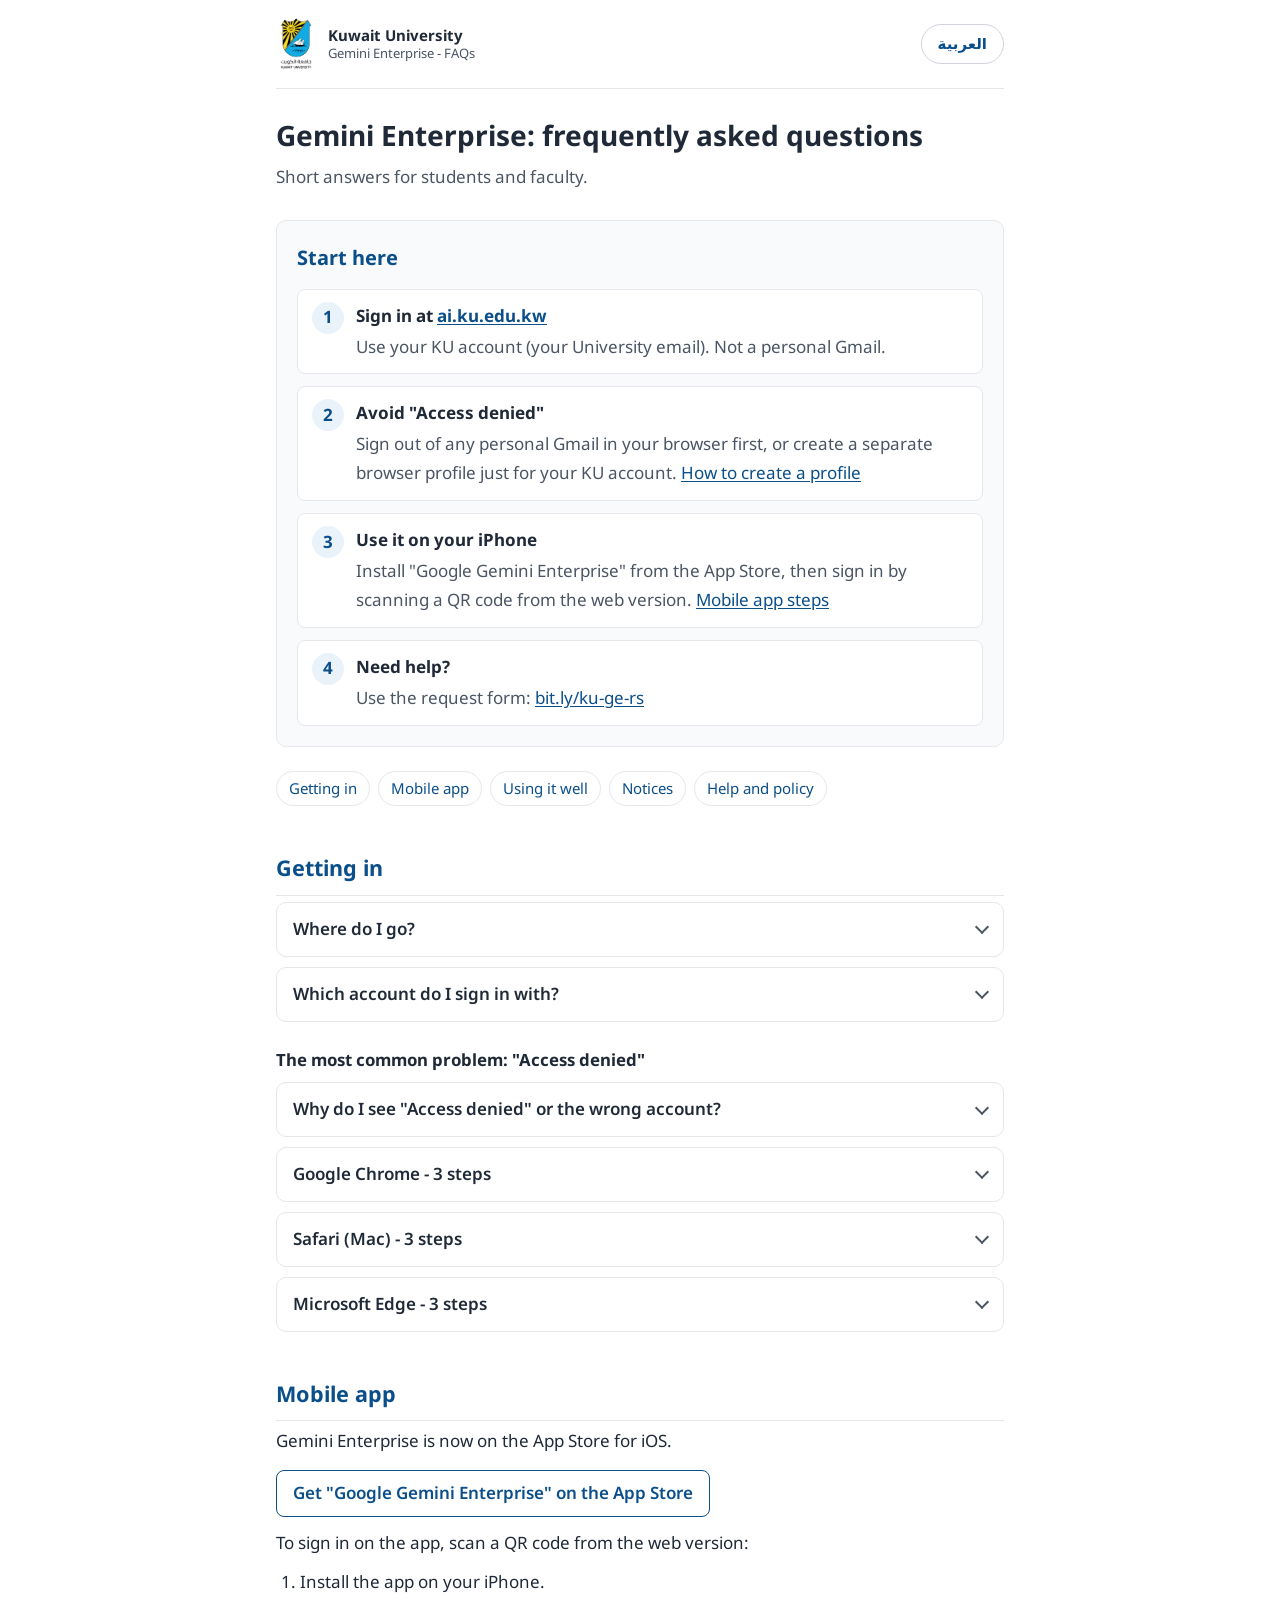
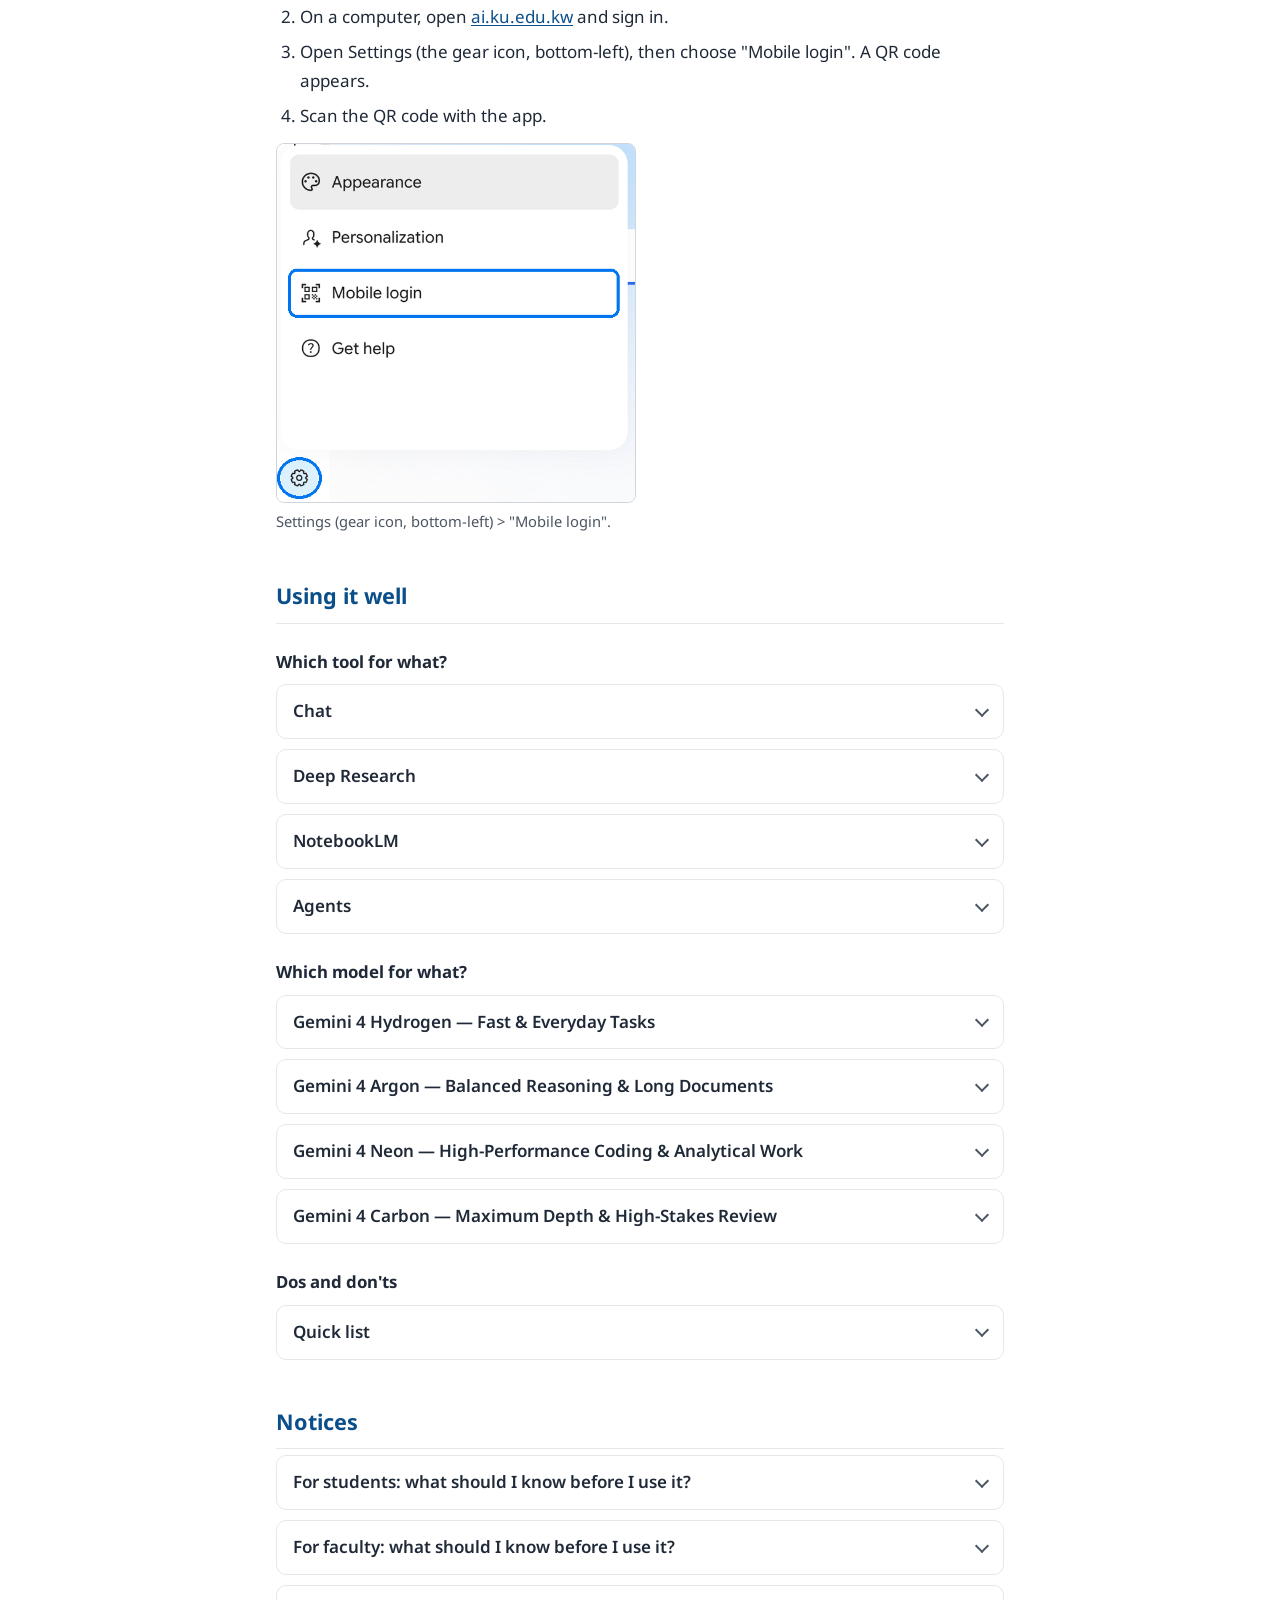
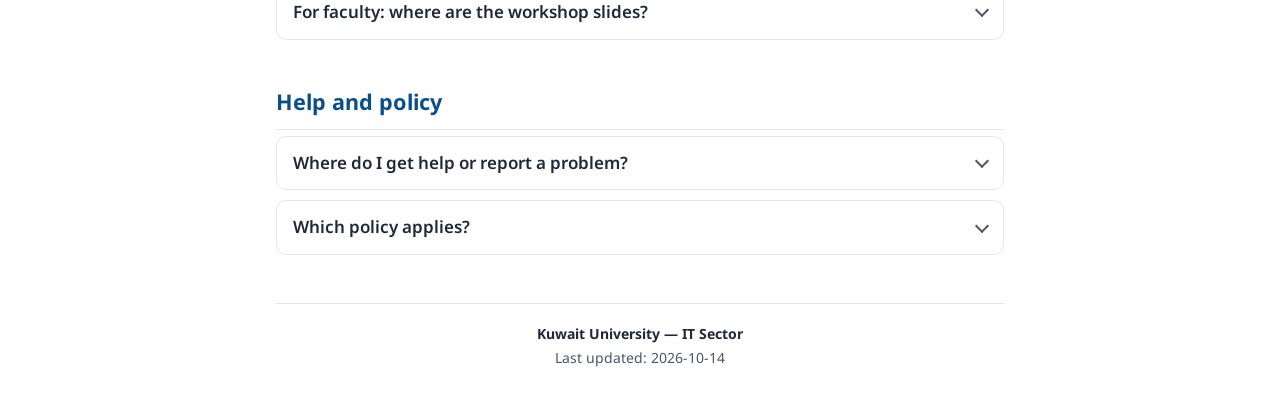
==== commit 6c15dce2: "Add Gemini 4 model selection guide (EN/AR)" ====
--- a/en/index.html
+++ b/en/index.html
@@ -164,6 +164,57 @@
       <div class="answer">
         <p>Pre-configured assistants for a specific task. Pick one from the agent list in the portal.</p>
         <p class="src">Source: <a href="https://docs.cloud.google.com/gemini/enterprise/docs/agents-overview">Google Cloud - Agents overview</a></p>
+      </div>
+    </details>
+
+    <h3 class="group" id="models">Which model for what?</h3>
+    <details>
+      <summary>Gemini 4 Hydrogen — Fast &amp; Everyday Tasks</summary>
+      <div class="answer">
+        <p>Built for speed, responsiveness, and everyday work without heavy compute overhead.</p>
+        <ul>
+          <li><strong>Learners:</strong> Study guides, concept explanations, flashcards, quick Q&amp;A, and brainstorming.</li>
+          <li><strong>Researchers &amp; Faculty:</strong> Summarizing articles, drafting outlines, formatting data, and routine script edits.</li>
+          <li><strong>Admin Staff:</strong> Drafting everyday emails, meeting summaries, translations, and quick document formatting.</li>
+          <li><strong>Developers &amp; IT:</strong> Everyday coding, quick fixes, and routine or parallel automation tasks.</li>
+        </ul>
+      </div>
+    </details>
+    <details>
+      <summary>Gemini 4 Argon — Balanced Reasoning &amp; Long Documents</summary>
+      <div class="answer">
+        <p>Strong multi-step reasoning across large documents while keeping a balanced footprint.</p>
+        <ul>
+          <li><strong>Learners:</strong> Breaking down dense textbooks, comparing theories, and working through multi-step problem sets.</li>
+          <li><strong>Researchers &amp; Faculty:</strong> Literature synthesis across multiple papers, methodology critique, and grant or proposal structuring.</li>
+          <li><strong>Admin Staff:</strong> Reviewing long policies, bylaws, RFPs, and multi-document committee packets.</li>
+          <li><strong>Developers &amp; IT:</strong> Complex problem-solving, system analysis, and technical documentation.</li>
+        </ul>
+      </div>
+    </details>
+    <details>
+      <summary>Gemini 4 Neon — High-Performance Coding &amp; Analytical Work</summary>
+      <div class="answer">
+        <p>Tuned for demanding technical, analytical, and multi-step agentic workflows.</p>
+        <ul>
+          <li><strong>Learners:</strong> Advanced capstone projects, coding assignments, and data-science labs.</li>
+          <li><strong>Researchers &amp; Faculty:</strong> Writing and debugging research simulations, statistical/ML pipelines, and custom analysis tools.</li>
+          <li><strong>Admin Staff:</strong> Complex spreadsheet formulas, data reconciliation workflows, and automated reporting scripts.</li>
+          <li><strong>Developers &amp; IT:</strong> Multi-step software engineering, complex debugging, and end-to-end agentic development.</li>
+        </ul>
+      </div>
+    </details>
+    <details>
+      <summary>Gemini 4 Carbon — Maximum Depth &amp; High-Stakes Review</summary>
+      <div class="answer">
+        <p>Allocates maximum thinking depth to test hypotheses, catch subtle edge cases, and resolve hard blockers.</p>
+        <ul>
+          <li><strong>Learners:</strong> Deep thesis-level problem-solving and rigorous verification of complex proofs or designs.</li>
+          <li><strong>Researchers &amp; Faculty:</strong> Deep peer-review critique, theoretical model validation, and catching subtle flaws in arguments or code.</li>
+          <li><strong>Admin Staff:</strong> High-stakes compliance reviews, sensitive correspondence, and cross-checking critical decisions for contradictions.</li>
+          <li><strong>Developers &amp; IT:</strong> System architecture, large-scale refactoring, security audits, and high-risk production changes.</li>
+        </ul>
+        <p class="src">Source: <a href="https://ai.google.dev/gemini-api/docs/models">Google AI — Gemini Models</a></p>
       </div>
     </details>
 
